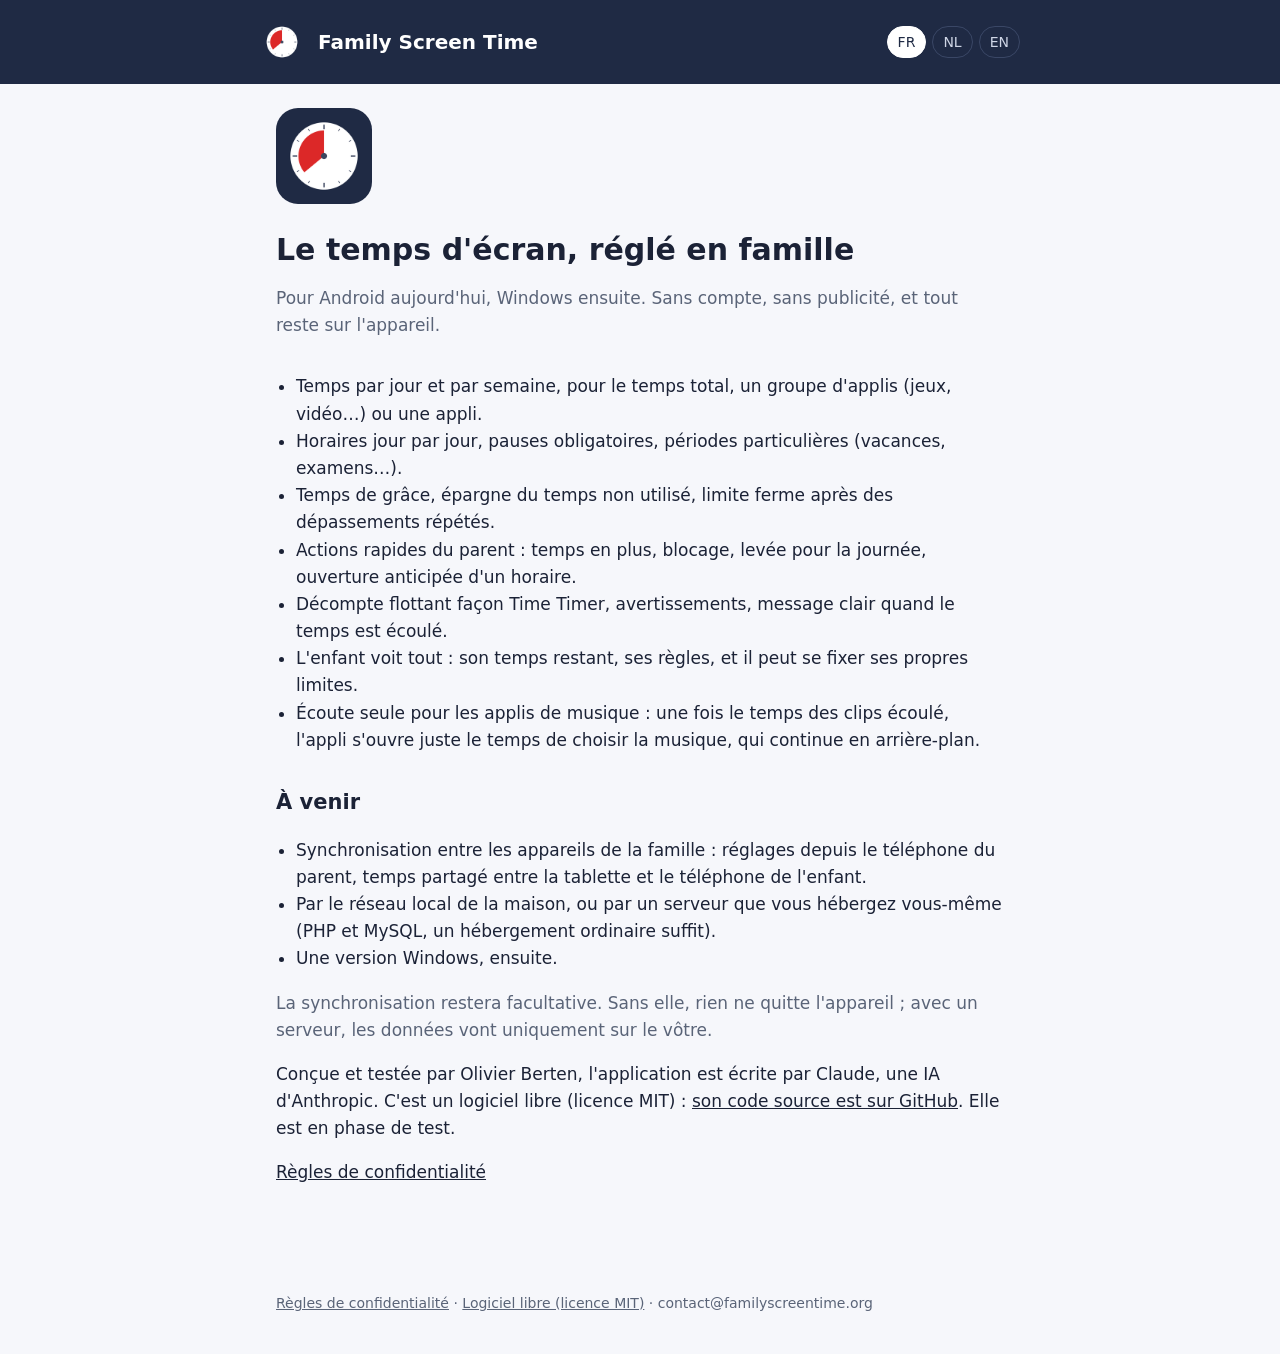
==== site/index.html @ ea90eba2 "Family Screen Time 0.18.0 Screen-time management for families, Android first.  - packages/screentime" ====
<!doctype html>
<html lang="fr">
<head>
<meta charset="utf-8">
<meta name="viewport" content="width=device-width, initial-scale=1">
<title>Family Screen Time — le temps d&#x27;écran en famille</title>
<meta name="description" content="Gestion du temps d&#x27;écran pour les familles : limites, horaires, pauses, sans compte ni serveur obligatoire.">
<link rel="alternate" hreflang="fr" href="https://familyscreentime.org/index.html"><link rel="alternate" hreflang="nl" href="https://familyscreentime.org/nl.html"><link rel="alternate" hreflang="en" href="https://familyscreentime.org/en.html">
<link rel="icon" href="favicon.png">
<link rel="apple-touch-icon" href="apple-touch-icon.png">
<link rel="stylesheet" href="style.css">
</head>
<body>
<header><div class="wrap">
<img src="icon.png" alt=""><a class="home" href="index.html">Family Screen Time</a>
<nav class="lang" aria-label="Language"><a href="index.html" hreflang="fr" aria-current="true">FR</a><a href="nl.html" hreflang="nl">NL</a><a href="en.html" hreflang="en">EN</a></nav>
</div></header>
<main class="wrap">

<div class="hero"><img src="icon.png" alt=""><div>
<h1>Le temps d'écran, réglé en famille</h1>
<p class="muted">Pour Android aujourd'hui, Windows ensuite. Sans compte, sans publicité, et tout reste sur l'appareil.</p>
</div></div>
<ul class="features">
<li>Temps par jour et par semaine, pour le temps total, un groupe d'applis (jeux, vidéo…) ou une appli.</li>
<li>Horaires jour par jour, pauses obligatoires, périodes particulières (vacances, examens…).</li>
<li>Temps de grâce, épargne du temps non utilisé, limite ferme après des dépassements répétés.</li>
<li>Actions rapides du parent : temps en plus, blocage, levée pour la journée, ouverture anticipée d'un horaire.</li>
<li>Décompte flottant façon Time Timer, avertissements, message clair quand le temps est écoulé.</li>
<li>L'enfant voit tout : son temps restant, ses règles, et il peut se fixer ses propres limites.</li>
<li>Écoute seule pour les applis de musique : une fois le temps des clips écoulé, l'appli s'ouvre juste le temps de choisir la musique, qui continue en arrière-plan.</li>
</ul>
<h2>À venir</h2>
<ul class="features">
<li>Synchronisation entre les appareils de la famille : réglages depuis le téléphone du parent, temps partagé entre la tablette et le téléphone de l'enfant.</li>
<li>Par le réseau local de la maison, ou par un serveur que vous hébergez vous-même (PHP et MySQL, un hébergement ordinaire suffit).</li>
<li>Une version Windows, ensuite.</li>
</ul>
<p class="muted">La synchronisation restera facultative. Sans elle, rien ne quitte l'appareil ; avec un serveur, les données vont uniquement sur le vôtre.</p>
<p>Conçue et testée par Olivier Berten, l'application est écrite par Claude, une IA d'Anthropic. C'est un logiciel libre (licence MIT) : <a href="https://github.com/familyscreentime/familyscreentime">son code source est sur GitHub</a>. Elle est en phase de test.</p>
<p><a href="confidentialite.html">Règles de confidentialité</a></p>

</main>
<footer class="wrap"><a href="confidentialite.html">Règles de confidentialité</a> · <a href="https://github.com/familyscreentime/familyscreentime">Logiciel libre (licence MIT)</a> · contact@familyscreentime.org</footer>
</body>
</html>
---- site/style.css ----
:root {
  --bg: #f6f7fb;
  --surface: #ffffff;
  --ink: #1b2236;
  --muted: #5a6478;
  --brand: #1f2a44;
  --accent: #dc2828;
  --line: #dde1ea;
  color-scheme: light dark;
}
@media (prefers-color-scheme: dark) {
  :root {
    --bg: #11151f;
    --surface: #1a2030;
    --ink: #e8ebf2;
    --muted: #a3acc0;
    --brand: #0c1222;
    --line: #2b3346;
  }
}
* { box-sizing: border-box; }
body {
  margin: 0;
  background: var(--bg);
  color: var(--ink);
  font: 17px/1.6 system-ui, -apple-system, "Segoe UI", Roboto, sans-serif;
}
header {
  background: #1f2a44;
  color: #fff;
  padding: 20px 16px;
}
header .wrap { display: flex; align-items: center; gap: 14px; flex-wrap: wrap; }
header img { width: 44px; height: 44px; border-radius: 10px; }
header a.home { color: #fff; text-decoration: none; font-weight: 700; font-size: 20px; }
nav.lang { margin-left: auto; display: flex; gap: 6px; }
nav.lang a {
  color: #cfd6e6; text-decoration: none; padding: 4px 10px;
  border: 1px solid #3a4766; border-radius: 999px; font-size: 14px;
}
nav.lang a[aria-current="true"] { background: #fff; color: #1f2a44; border-color: #fff; }
.wrap { max-width: 760px; margin: 0 auto; }
main { padding: 24px 16px 64px; }
h1 { font-size: 30px; line-height: 1.2; margin: 8px 0 12px; }
h2 { font-size: 21px; margin: 32px 0 8px; }
p, li { color: var(--ink); }
.muted { color: var(--muted); }
.card {
  background: var(--surface);
  border: 1px solid var(--line);
  border-radius: 14px;
  padding: 18px 20px;
  margin: 16px 0;
}
.card strong { color: var(--accent); }
table { width: 100%; border-collapse: collapse; font-size: 15px; }
th, td { text-align: left; vertical-align: top; padding: 8px 6px; border-top: 1px solid var(--line); }
th { color: var(--muted); font-weight: 600; }
a { color: inherit; }
footer { padding: 24px 16px 40px; color: var(--muted); font-size: 14px; }
.hero { display: flex; gap: 20px; align-items: center; flex-wrap: wrap; }
.hero img { width: 96px; height: 96px; border-radius: 22px; }
ul.features { padding-left: 20px; }
section[lang] { scroll-margin-top: 16px; }
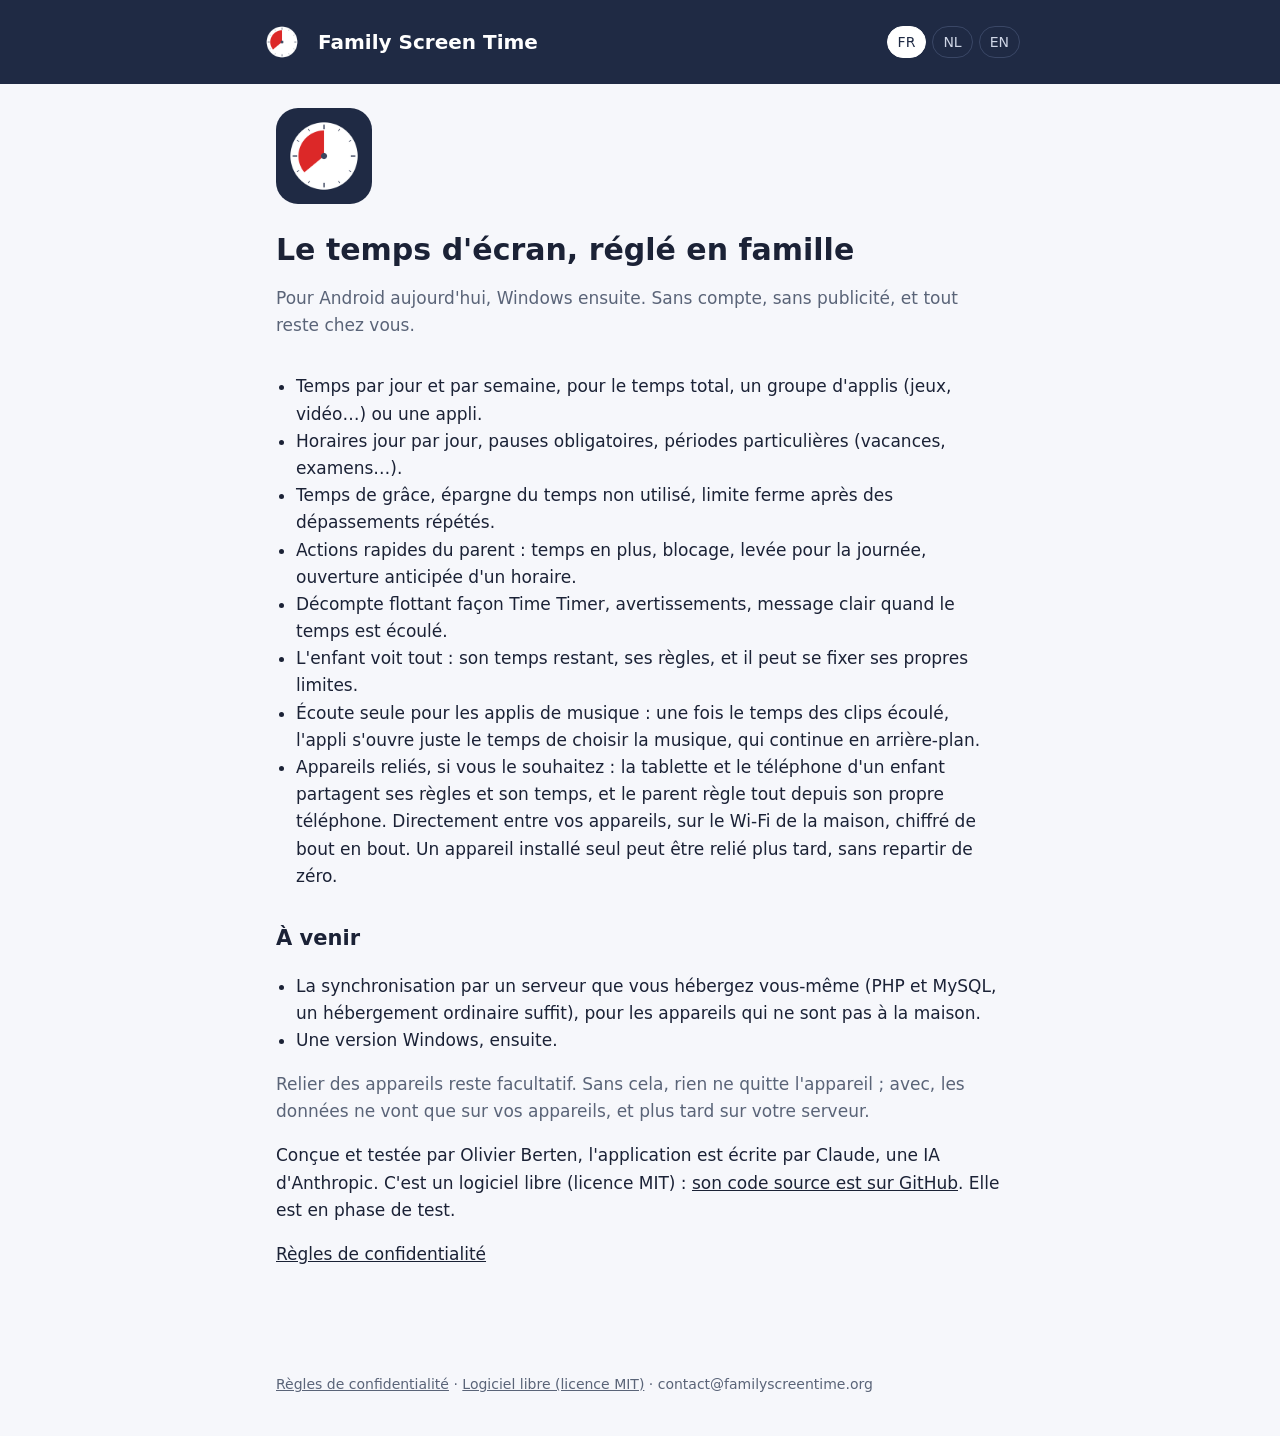
==== commit 58fa01a0: "Linked devices on the site and in the store texts; "Unlock" on a parent's phone (0.22.2) - Site and " ====
--- a/site/index.html
+++ b/site/index.html
@@ -19,7 +19,7 @@
 
 <div class="hero"><img src="icon.png" alt=""><div>
 <h1>Le temps d'écran, réglé en famille</h1>
-<p class="muted">Pour Android aujourd'hui, Windows ensuite. Sans compte, sans publicité, et tout reste sur l'appareil.</p>
+<p class="muted">Pour Android aujourd'hui, Windows ensuite. Sans compte, sans publicité, et tout reste chez vous.</p>
 </div></div>
 <ul class="features">
 <li>Temps par jour et par semaine, pour le temps total, un groupe d'applis (jeux, vidéo…) ou une appli.</li>
@@ -29,14 +29,14 @@
 <li>Décompte flottant façon Time Timer, avertissements, message clair quand le temps est écoulé.</li>
 <li>L'enfant voit tout : son temps restant, ses règles, et il peut se fixer ses propres limites.</li>
 <li>Écoute seule pour les applis de musique : une fois le temps des clips écoulé, l'appli s'ouvre juste le temps de choisir la musique, qui continue en arrière-plan.</li>
+<li>Appareils reliés, si vous le souhaitez : la tablette et le téléphone d'un enfant partagent ses règles et son temps, et le parent règle tout depuis son propre téléphone. Directement entre vos appareils, sur le Wi-Fi de la maison, chiffré de bout en bout. Un appareil installé seul peut être relié plus tard, sans repartir de zéro.</li>
 </ul>
 <h2>À venir</h2>
 <ul class="features">
-<li>Synchronisation entre les appareils de la famille : réglages depuis le téléphone du parent, temps partagé entre la tablette et le téléphone de l'enfant.</li>
-<li>Par le réseau local de la maison, ou par un serveur que vous hébergez vous-même (PHP et MySQL, un hébergement ordinaire suffit).</li>
+<li>La synchronisation par un serveur que vous hébergez vous-même (PHP et MySQL, un hébergement ordinaire suffit), pour les appareils qui ne sont pas à la maison.</li>
 <li>Une version Windows, ensuite.</li>
 </ul>
-<p class="muted">La synchronisation restera facultative. Sans elle, rien ne quitte l'appareil ; avec un serveur, les données vont uniquement sur le vôtre.</p>
+<p class="muted">Relier des appareils reste facultatif. Sans cela, rien ne quitte l'appareil ; avec, les données ne vont que sur vos appareils, et plus tard sur votre serveur.</p>
 <p>Conçue et testée par Olivier Berten, l'application est écrite par Claude, une IA d'Anthropic. C'est un logiciel libre (licence MIT) : <a href="https://github.com/familyscreentime/familyscreentime">son code source est sur GitHub</a>. Elle est en phase de test.</p>
 <p><a href="confidentialite.html">Règles de confidentialité</a></p>
 
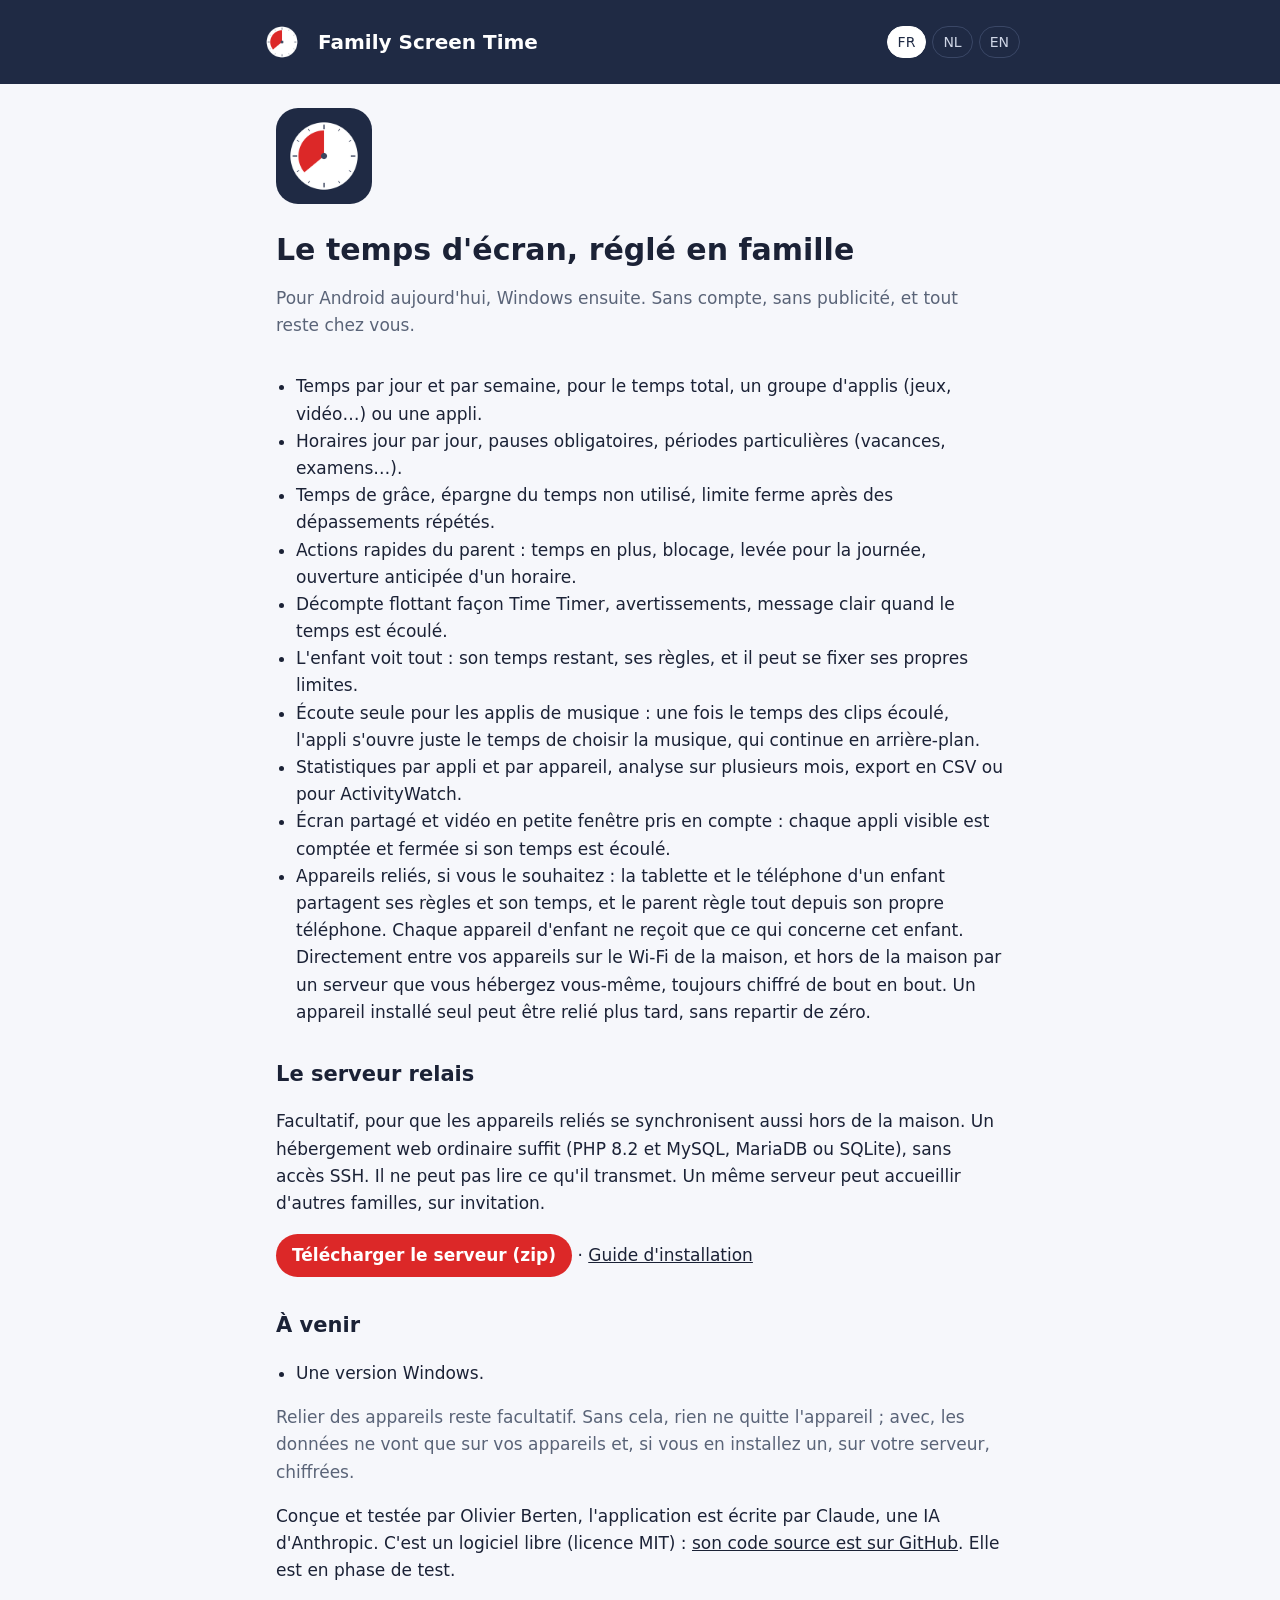
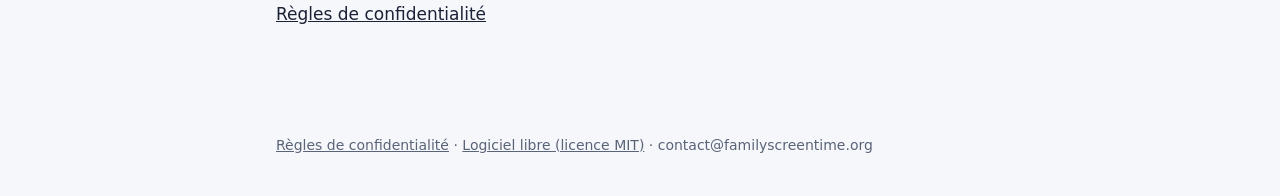
==== commit d66f652a: "Relay server, per-child data, long-term analysis, split screen (0.23.0–0.26.5) Written by Claude (An" ====
--- a/site/index.html
+++ b/site/index.html
@@ -29,14 +29,18 @@
 <li>Décompte flottant façon Time Timer, avertissements, message clair quand le temps est écoulé.</li>
 <li>L'enfant voit tout : son temps restant, ses règles, et il peut se fixer ses propres limites.</li>
 <li>Écoute seule pour les applis de musique : une fois le temps des clips écoulé, l'appli s'ouvre juste le temps de choisir la musique, qui continue en arrière-plan.</li>
-<li>Appareils reliés, si vous le souhaitez : la tablette et le téléphone d'un enfant partagent ses règles et son temps, et le parent règle tout depuis son propre téléphone. Directement entre vos appareils, sur le Wi-Fi de la maison, chiffré de bout en bout. Un appareil installé seul peut être relié plus tard, sans repartir de zéro.</li>
+<li>Statistiques par appli et par appareil, analyse sur plusieurs mois, export en CSV ou pour ActivityWatch.</li>
+<li>Écran partagé et vidéo en petite fenêtre pris en compte : chaque appli visible est comptée et fermée si son temps est écoulé.</li>
+<li>Appareils reliés, si vous le souhaitez : la tablette et le téléphone d'un enfant partagent ses règles et son temps, et le parent règle tout depuis son propre téléphone. Chaque appareil d'enfant ne reçoit que ce qui concerne cet enfant. Directement entre vos appareils sur le Wi-Fi de la maison, et hors de la maison par un serveur que vous hébergez vous-même, toujours chiffré de bout en bout. Un appareil installé seul peut être relié plus tard, sans repartir de zéro.</li>
 </ul>
+<h2>Le serveur relais</h2>
+<p>Facultatif, pour que les appareils reliés se synchronisent aussi hors de la maison. Un hébergement web ordinaire suffit (PHP 8.2 et MySQL, MariaDB ou SQLite), sans accès SSH. Il ne peut pas lire ce qu'il transmet. Un même serveur peut accueillir d'autres familles, sur invitation.</p>
+<p><a class="button" href="familyscreentime-server.zip">Télécharger le serveur (zip)</a> · <a href="https://github.com/familyscreentime/familyscreentime/blob/main/server/INSTALL.fr.md">Guide d'installation</a></p>
 <h2>À venir</h2>
 <ul class="features">
-<li>La synchronisation par un serveur que vous hébergez vous-même (PHP et MySQL, un hébergement ordinaire suffit), pour les appareils qui ne sont pas à la maison.</li>
-<li>Une version Windows, ensuite.</li>
+<li>Une version Windows.</li>
 </ul>
-<p class="muted">Relier des appareils reste facultatif. Sans cela, rien ne quitte l'appareil ; avec, les données ne vont que sur vos appareils, et plus tard sur votre serveur.</p>
+<p class="muted">Relier des appareils reste facultatif. Sans cela, rien ne quitte l'appareil ; avec, les données ne vont que sur vos appareils et, si vous en installez un, sur votre serveur, chiffrées.</p>
 <p>Conçue et testée par Olivier Berten, l'application est écrite par Claude, une IA d'Anthropic. C'est un logiciel libre (licence MIT) : <a href="https://github.com/familyscreentime/familyscreentime">son code source est sur GitHub</a>. Elle est en phase de test.</p>
 <p><a href="confidentialite.html">Règles de confidentialité</a></p>
 
--- a/site/style.css
+++ b/site/style.css
@@ -62,3 +62,12 @@
 .hero img { width: 96px; height: 96px; border-radius: 22px; }
 ul.features { padding-left: 20px; }
 section[lang] { scroll-margin-top: 16px; }
+a.button {
+  display: inline-block;
+  background: var(--accent);
+  color: #fff;
+  text-decoration: none;
+  font-weight: 600;
+  padding: 8px 16px;
+  border-radius: 999px;
+}
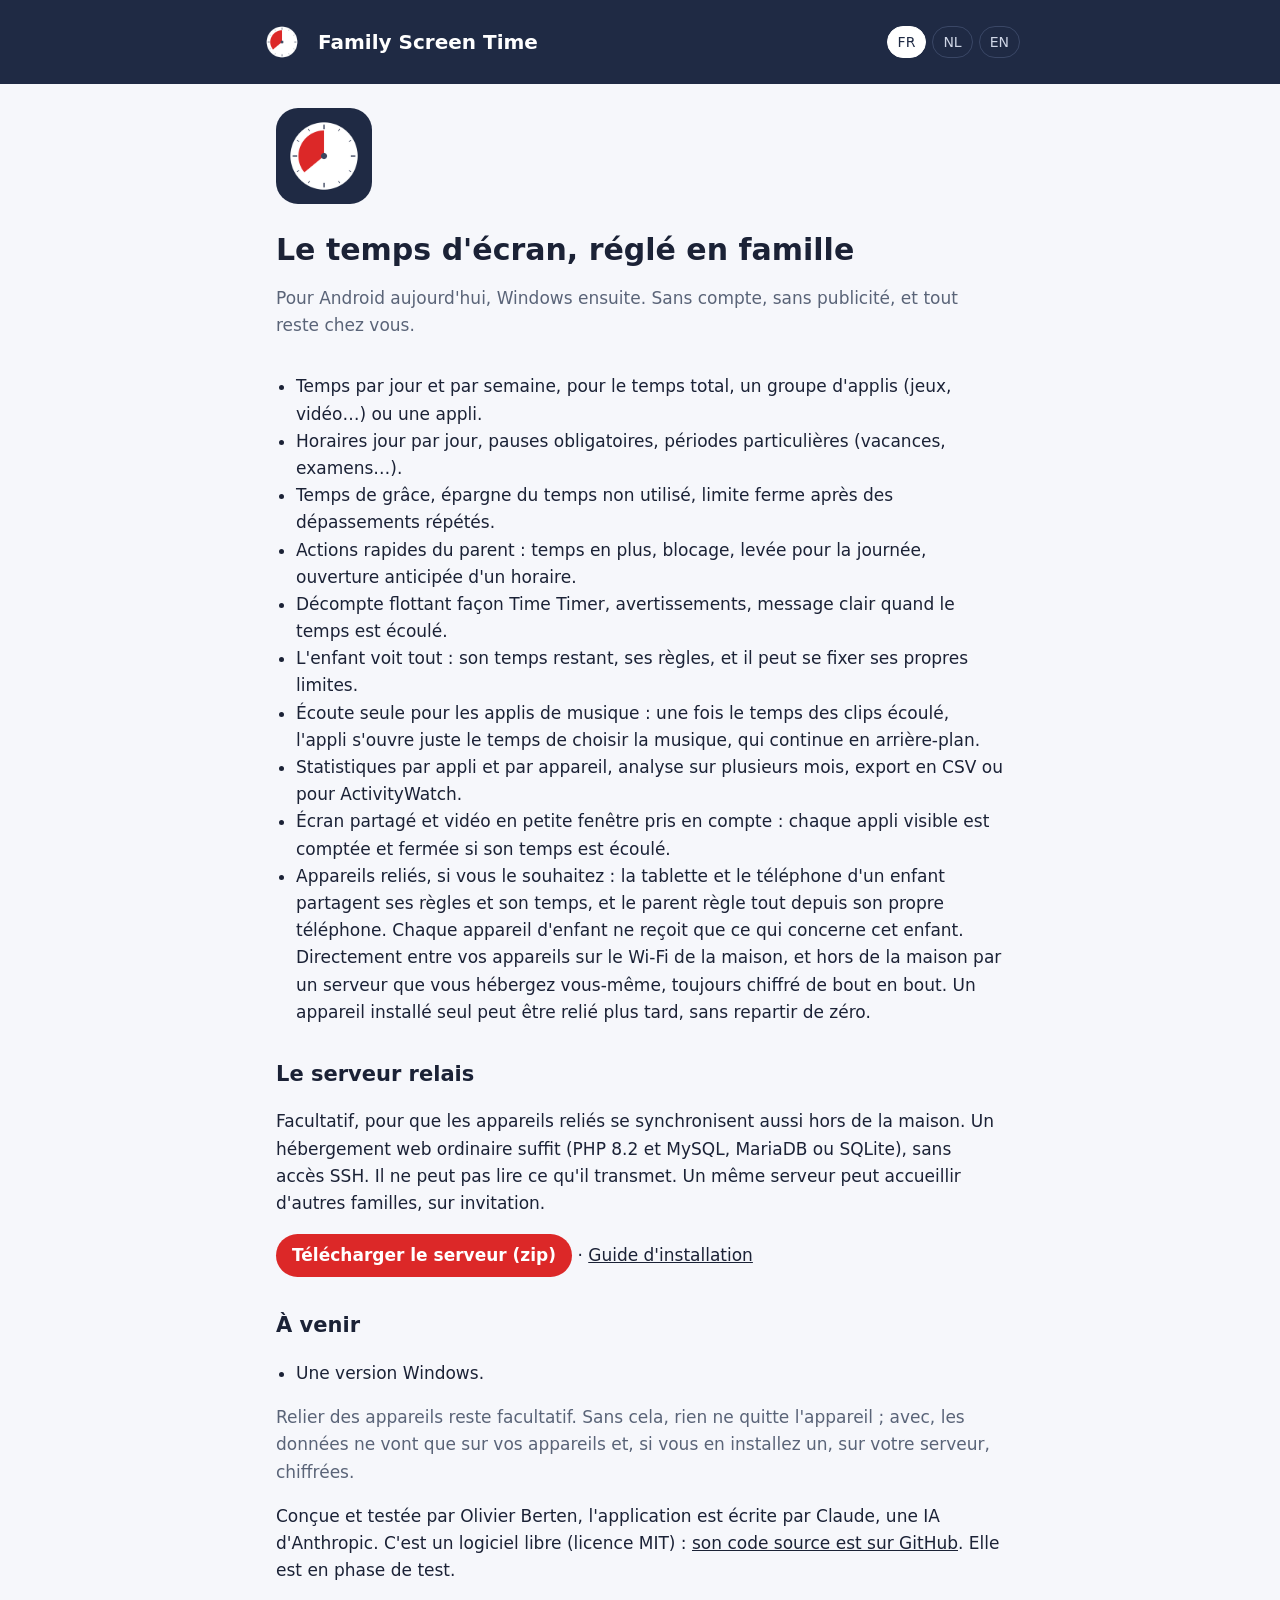
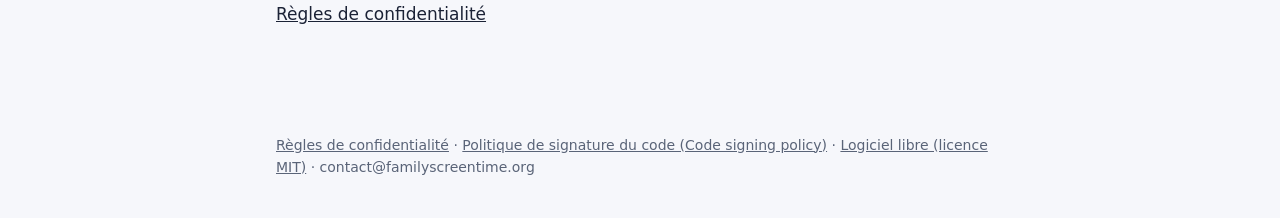
==== commit 27fdf7bc: "Windows: ready for code signing through SignPath Foundation - CODE_SIGNING.md: the policy SignPath F" ====
--- a/site/index.html
+++ b/site/index.html
@@ -45,6 +45,6 @@
 <p><a href="confidentialite.html">Règles de confidentialité</a></p>
 
 </main>
-<footer class="wrap"><a href="confidentialite.html">Règles de confidentialité</a> · <a href="https://github.com/familyscreentime/familyscreentime">Logiciel libre (licence MIT)</a> · contact@familyscreentime.org</footer>
+<footer class="wrap"><a href="confidentialite.html">Règles de confidentialité</a> · <a href="https://github.com/familyscreentime/familyscreentime/blob/main/CODE_SIGNING.md">Politique de signature du code (Code signing policy)</a> · <a href="https://github.com/familyscreentime/familyscreentime">Logiciel libre (licence MIT)</a> · contact@familyscreentime.org</footer>
 </body>
 </html>
